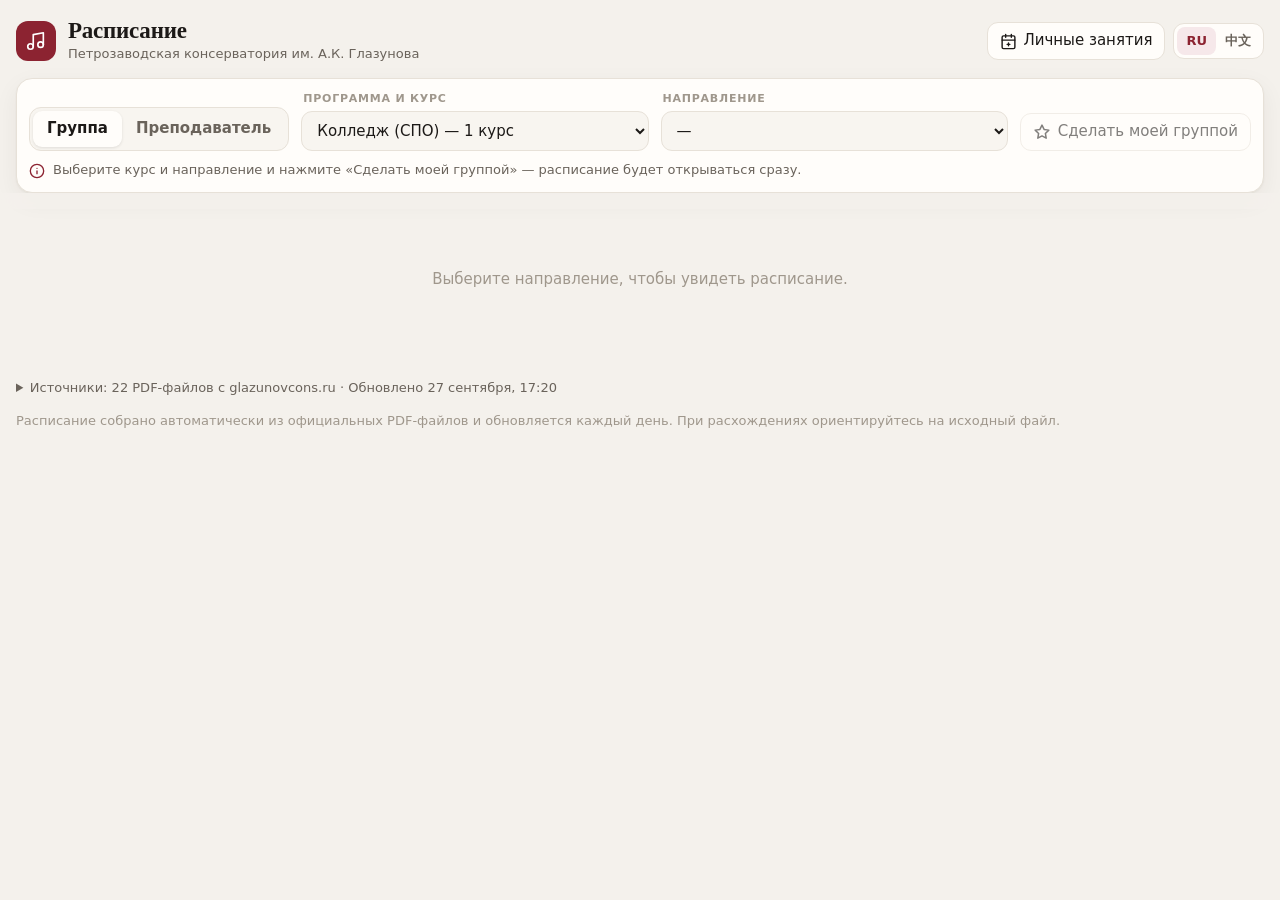
==== site/index.html @ 4de893c4 "Расписание консерватории: сайт, PWA, Android-виджет, ежедневное обновление Co-Authored-By: Claude Op" ====
<!doctype html>
<html lang="ru">
<head>
<meta charset="utf-8">
<meta name="viewport" content="width=device-width, initial-scale=1, viewport-fit=cover">
<title>Расписание консерватории</title>
<meta name="description" content="Расписание занятий Петрозаводской государственной консерватории им. А.К. Глазунова по группам и преподавателям">
<meta name="theme-color" content="#8c2331">
<link rel="manifest" href="manifest.webmanifest">
<link rel="icon" href="icons/favicon.svg" type="image/svg+xml">
<link rel="apple-touch-icon" href="icons/icon-192.png">
<link rel="stylesheet" href="app.css">
</head>
<body>
<div class="app">
  <header class="top">
    <div class="brand">
      <div class="mark" aria-hidden="true">
        <svg viewBox="0 0 24 24" fill="none" stroke="currentColor" stroke-width="1.8" stroke-linecap="round" stroke-linejoin="round"><path d="M9 18V5l11-2v13"/><circle cx="6" cy="18" r="3"/><circle cx="17" cy="16" r="3"/></svg>
      </div>
      <div style="min-width:0">
        <h1 data-t="appTitle">Расписание</h1>
        <p data-t="appSub">Петрозаводская консерватория им. А.К. Глазунова</p>
      </div>
    </div>
    <div class="actions">
      <button class="btn" id="btn-refresh" type="button" hidden>
        <svg viewBox="0 0 24 24" fill="none" stroke="currentColor" stroke-width="2" stroke-linecap="round" stroke-linejoin="round"><path d="M21 12a9 9 0 1 1-2.64-6.36"/><path d="M21 3v6h-6"/></svg>
        <span class="lbl" data-t="refresh">Обновить с сайта</span>
      </button>
      <button class="btn" id="btn-personal" type="button">
        <svg viewBox="0 0 24 24" fill="none" stroke="currentColor" stroke-width="2" stroke-linecap="round" stroke-linejoin="round"><rect x="3" y="4" width="18" height="18" rx="2"/><path d="M16 2v4M8 2v4M3 10h18M12 14v4M10 16h4"/></svg>
        <span class="lbl" data-t="personalLessons">Личные занятия</span>
        <span class="badge" id="personal-count" hidden></span>
      </button>
      <div class="langs" role="group" aria-label="Язык / 语言">
        <button type="button" data-lang="ru" aria-pressed="true">RU</button>
        <button type="button" data-lang="zh" aria-pressed="false">中文</button>
      </div>
    </div>
  </header>

  <section class="controls" id="controls"></section>
  <div id="titlebar"></div>
  <div class="weekbar" id="weekbar"></div>
  <main id="schedule"><div class="loading">…</div></main>
  <footer class="foot" id="foot"></footer>
</div>

<dialog id="dlg-item"></dialog>
<dialog id="dlg-edit"></dialog>
<dialog id="dlg-list"></dialog>
<div class="toast" id="toast" role="status" hidden></div>

<script src="i18n.js"></script>
<script src="app.js"></script>
</body>
</html>
---- site/app.css ----
:root {
  --bg: #f4f1ec;
  --surface: #fffdfa;
  --surface-2: #f8f5f0;
  --text: #1c1917;
  --muted: #6a635b;
  --faint: #9f978c;
  --line: #e7e1d8;
  --line-strong: #d8d0c4;
  --accent: #8c2331;
  --accent-hover: #741c28;
  --accent-ink: #ffffff;
  --accent-soft: #f6e8ea;
  --accent-line: #e6c7cc;
  --personal: #1d6b74;
  --personal-soft: #e2f0f1;
  --personal-line: #b9dadd;
  --now: #1d7a4b;
  --now-soft: #e3f3e9;
  --par: #946510;
  --par-soft: #f7efdb;
  --shadow: 0 1px 2px rgba(45, 32, 20, .05), 0 8px 24px rgba(45, 32, 20, .06);
  --shadow-lg: 0 12px 48px rgba(30, 20, 10, .22);
  --radius: 16px;
  --serif: "Iowan Old Style", "Palatino Linotype", Palatino, Georgia, "Noto Serif", serif;
  --sans: "Segoe UI Variable Text", "Segoe UI", system-ui, -apple-system, Roboto, "PingFang SC", "Microsoft YaHei", "Noto Sans SC", sans-serif;
  color-scheme: light;
}
@media (prefers-color-scheme: dark) {
  :root:not([data-theme="light"]) {
    --bg: #121110; --surface: #1b1a18; --surface-2: #22201e; --text: #eeebe6; --muted: #aaa298; --faint: #7b746b;
    --line: #2d2a27; --line-strong: #3b3733; --accent: #eb97a2; --accent-hover: #f2b0b8; --accent-ink: #1d0c10;
    --accent-soft: #372226; --accent-line: #5a333a; --personal: #74cbd3; --personal-soft: #16302f; --personal-line: #2b5559;
    --now: #74d6a3; --now-soft: #15301f; --par: #e7bf6a; --par-soft: #33291a;
    --shadow: 0 1px 0 rgba(255,255,255,.02); --shadow-lg: 0 12px 48px rgba(0,0,0,.6); color-scheme: dark;
  }
}
:root[data-theme="dark"] {
  --bg: #121110; --surface: #1b1a18; --surface-2: #22201e; --text: #eeebe6; --muted: #aaa298; --faint: #7b746b;
  --line: #2d2a27; --line-strong: #3b3733; --accent: #eb97a2; --accent-hover: #f2b0b8; --accent-ink: #1d0c10;
  --accent-soft: #372226; --accent-line: #5a333a; --personal: #74cbd3; --personal-soft: #16302f; --personal-line: #2b5559;
  --now: #74d6a3; --now-soft: #15301f; --par: #e7bf6a; --par-soft: #33291a;
  --shadow: 0 1px 0 rgba(255,255,255,.02); --shadow-lg: 0 12px 48px rgba(0,0,0,.6); color-scheme: dark;
}
html[lang="zh"] { --serif: "Songti SC", "Noto Serif SC", "SimSun", serif; }

* { box-sizing: border-box; }
html { -webkit-text-size-adjust: 100%; }
body { margin: 0; background: var(--bg); color: var(--text); font: 15px/1.45 var(--sans); -webkit-tap-highlight-color: transparent; }
button, input, select, textarea { font: inherit; color: inherit; }
button { cursor: pointer; }
a { color: var(--accent); }
[hidden] { display: none !important; }
.app { max-width: 1360px; margin: 0 auto; padding: 0 16px 40px; }
.sr { position: absolute; width: 1px; height: 1px; overflow: hidden; clip: rect(0 0 0 0); }

/* ---------- шапка */
.top { display: flex; align-items: center; justify-content: space-between; gap: 12px; padding: 18px 0 14px; }
.brand { display: flex; align-items: center; gap: 12px; min-width: 0; }
.brand .mark { width: 40px; height: 40px; border-radius: 12px; background: var(--accent); color: var(--accent-ink); display: grid; place-items: center; flex: none; }
.brand .mark svg { width: 22px; height: 22px; }
.brand h1 { margin: 0; font: 600 23px/1.1 var(--serif); letter-spacing: -.01em; }
.brand p { margin: 2px 0 0; color: var(--muted); font-size: 13px; white-space: nowrap; overflow: hidden; text-overflow: ellipsis; }
.actions { display: flex; align-items: center; gap: 8px; flex: none; }

.btn { display: inline-flex; align-items: center; justify-content: center; gap: 6px; border: 1px solid var(--line); background: var(--surface); border-radius: 11px; padding: 7px 12px; white-space: nowrap; min-height: 36px; }
.btn:hover { background: var(--surface-2); border-color: var(--line-strong); }
.btn svg { width: 17px; height: 17px; flex: none; }
.btn.primary { background: var(--accent); border-color: var(--accent); color: var(--accent-ink); }
.btn.primary:hover { background: var(--accent-hover); }
.btn.ghost { background: transparent; border-color: transparent; }
.btn.ghost:hover { background: var(--surface); border-color: var(--line); }
.btn.danger { color: #b3261e; }
:root[data-theme="dark"] .btn.danger { color: #ff8a80; }
@media (prefers-color-scheme: dark) { :root:not([data-theme="light"]) .btn.danger { color: #ff8a80; } }
.btn:disabled { opacity: .55; cursor: progress; }
.icon-btn { width: 36px; height: 36px; padding: 0; }
.spin svg { animation: spin 1s linear infinite; }
@keyframes spin { to { transform: rotate(360deg); } }
.badge { background: var(--accent); color: var(--accent-ink); border-radius: 999px; font-size: 11px; font-weight: 700; padding: 0 6px; line-height: 17px; }

.langs { display: inline-flex; background: var(--surface); border: 1px solid var(--line); border-radius: 11px; padding: 3px; }
.langs button { border: 0; background: transparent; padding: 4px 9px; border-radius: 8px; font-size: 13px; font-weight: 600; color: var(--muted); min-height: 28px; }
.langs button[aria-pressed="true"] { background: var(--accent-soft); color: var(--accent); }

/* ---------- панель выбора */
.controls { background: var(--surface); border: 1px solid var(--line); border-radius: var(--radius); box-shadow: var(--shadow); padding: 12px; }
.ctl-body { display: flex; align-items: flex-end; gap: 12px; flex-wrap: wrap; }
.ctl-summary { display: none; }
.seg { display: inline-flex; background: var(--surface-2); border: 1px solid var(--line); border-radius: 12px; padding: 3px; flex: none; }
.seg button { border: 0; background: transparent; padding: 7px 14px; border-radius: 9px; font-weight: 600; color: var(--muted); }
.seg button[aria-pressed="true"] { background: var(--surface); color: var(--text); box-shadow: 0 1px 3px rgba(0,0,0,.1); }
.field { display: flex; flex-direction: column; gap: 4px; min-width: 0; }
.field > span { font-size: 11px; text-transform: uppercase; letter-spacing: .07em; color: var(--faint); font-weight: 700; padding-left: 2px; }
select, input[type="text"], input[type="search"], input[type="date"], input[type="time"], textarea {
  border: 1px solid var(--line); background: var(--surface-2); border-radius: 11px; padding: 8px 11px; min-height: 40px; min-width: 0; width: 100%;
}
textarea { resize: vertical; min-height: 64px; }
select:focus, input:focus, textarea:focus, button:focus-visible, a:focus-visible { outline: 2px solid var(--accent); outline-offset: 1px; }
.f-program { flex: 1 1 260px; max-width: 360px; }
.f-group { flex: 1 1 260px; max-width: 420px; }
.f-teacher { flex: 1 1 320px; max-width: 460px; }
.star { gap: 7px; }
.star svg { width: 18px; height: 18px; }
.star[aria-pressed="true"] { background: var(--accent-soft); border-color: var(--accent-line); color: var(--accent); }
.star[aria-pressed="true"] svg { fill: currentColor; }
.hint { margin-top: 10px; font-size: 13px; color: var(--muted); display: flex; gap: 8px; align-items: flex-start; }
.hint svg { width: 16px; height: 16px; flex: none; margin-top: 2px; color: var(--accent); }

/* автодополнение */
.ac { position: relative; }
.ac-list { position: absolute; z-index: 30; left: 0; right: 0; top: calc(100% + 4px); margin: 0; padding: 4px; list-style: none; background: var(--surface); border: 1px solid var(--line-strong); border-radius: 12px; box-shadow: var(--shadow-lg); max-height: 320px; overflow: auto; }
.ac-list li { padding: 8px 10px; border-radius: 8px; cursor: pointer; display: flex; justify-content: space-between; gap: 10px; }
.ac-list li .n { color: var(--faint); font-size: 12px; font-variant-numeric: tabular-nums; }
.ac-list li[aria-selected="true"], .ac-list li:hover { background: var(--accent-soft); }
.ac-list li mark { background: none; color: var(--accent); font-weight: 700; }
.ac-list .empty { color: var(--faint); cursor: default; }
.ac-list .empty:hover { background: none; }

/* ---------- заголовок расписания */
.titlebar { display: flex; justify-content: space-between; align-items: flex-end; gap: 16px; margin: 22px 0 10px; flex-wrap: wrap; }
.titlebar h2 { margin: 0; font: 600 26px/1.15 var(--serif); letter-spacing: -.01em; }
.titlebar .meta { color: var(--muted); font-size: 14px; margin-top: 4px; }
.titlebar .meta a { white-space: nowrap; }
.indiv { margin: 0 0 12px; background: var(--surface); border: 1px dashed var(--line-strong); border-radius: 12px; padding: 9px 13px; font-size: 14px; color: var(--muted); }
.indiv summary { cursor: pointer; color: var(--text); font-weight: 600; }
.indiv[open] summary { margin-bottom: 4px; }

/* ---------- переключатель недели */
.weekbar { position: sticky; top: 0; z-index: 20; margin: 0 -16px; padding: 8px 16px; background: color-mix(in srgb, var(--bg) 88%, transparent); backdrop-filter: blur(10px); -webkit-backdrop-filter: blur(10px); }
.wb-main { display: flex; align-items: center; gap: 8px; }
.wb-range { display: flex; flex-direction: column; min-width: 0; padding: 0 4px; }
.wb-range b { font-weight: 650; font-size: 16px; white-space: nowrap; }
.wb-range span { color: var(--faint); font-size: 12.5px; }
.wb-spacer { flex: 1; }
.strip { display: none; }

/* ---------- сетка недели (ПК) */
.wk { display: grid; grid-template-columns: 66px repeat(var(--cols), minmax(0, 1fr)); background: var(--surface); border: 1px solid var(--line); border-radius: var(--radius); box-shadow: var(--shadow); overflow: clip; margin-top: 6px; }
.wk .dh { grid-row: 1; padding: 10px 10px 9px; border-bottom: 1px solid var(--line-strong); border-left: 1px solid var(--line); display: flex; align-items: baseline; justify-content: space-between; gap: 6px; background: var(--surface); position: sticky; top: 56px; z-index: 5; }
.wk .dh .dn { font: 600 15px/1.2 var(--serif); }
.wk .dh .dd { color: var(--faint); font-size: 12.5px; white-space: nowrap; }
.wk .dh.today { background: var(--accent-soft); }
.wk .dh.today .dn, .wk .dh.today .dd { color: var(--accent); font-weight: 650; }
.wk .dh .add { position: absolute; right: 6px; top: 50%; transform: translateY(-50%); opacity: 0; width: 26px; height: 26px; border-radius: 8px; border: 1px solid var(--line); background: var(--surface); display: grid; place-items: center; padding: 0; }
.wk .dh:hover .add, .wk .dh .add:focus-visible { opacity: 1; }
.wk .dh:hover .dd { visibility: hidden; }
.wk .dh .add svg { width: 14px; height: 14px; }
.wk .corner { grid-row: 1; grid-column: 1; border-bottom: 1px solid var(--line-strong); position: sticky; top: 56px; z-index: 5; background: var(--surface); }
.wk .rl { grid-column: 1; padding: 9px 8px 0 12px; font-variant-numeric: tabular-nums; border-top: 1px solid var(--line); }
.wk .rl b { display: block; font-size: 13.5px; font-weight: 650; }
.wk .rl span { display: block; font-size: 12px; color: var(--faint); }
.wk .bg { border-top: 1px solid var(--line); border-left: 1px solid var(--line); }
.wk .bg.today { background: color-mix(in srgb, var(--accent-soft) 45%, transparent); }
.wk .slot { padding: 5px; display: flex; flex-direction: column; gap: 5px; z-index: 1; min-width: 0; }
.wk .empty-week { grid-column: 1 / -1; padding: 40px 16px; text-align: center; color: var(--faint); }

.card { display: flex; flex-direction: column; gap: 2px; text-align: left; width: 100%; border: 1px solid var(--line); border-left: 3px solid var(--accent); background: var(--surface-2); border-radius: 10px; padding: 7px 9px 8px; min-width: 0; flex: 1 0 auto; }
.card:hover { border-color: var(--accent-line); border-left-color: var(--accent); background: var(--surface); }
.card .c-time { font-size: 12px; color: var(--muted); font-variant-numeric: tabular-nums; font-weight: 600; }
.card .c-title { font-weight: 650; font-size: 13.5px; line-height: 1.25; }
.card .c-meta, .card .c-groups { font-size: 12.5px; color: var(--muted); line-height: 1.3; }
.card .c-groups { display: -webkit-box; -webkit-line-clamp: 3; -webkit-box-orient: vertical; overflow: hidden; }
.card.k-personal { border-left-color: var(--personal); background: var(--personal-soft); border-color: var(--personal-line); }
.card.now { border-color: var(--now); border-left-color: var(--now); box-shadow: 0 0 0 1px var(--now); }
.card .tags { display: flex; gap: 4px; flex-wrap: wrap; margin-top: 3px; }

.tag { font-size: 11px; font-weight: 700; border-radius: 6px; padding: 1px 6px; line-height: 16px; letter-spacing: .01em; }
.tag.now { background: var(--now); color: var(--bg); }
.tag.par { background: var(--par-soft); color: var(--par); }
.tag.personal { background: var(--personal); color: var(--bg); }

/* ---------- лента (телефон) */
.feed { display: flex; flex-direction: column; gap: 18px; margin-top: 8px; }
.fday { scroll-margin-top: 142px; }
.fday > header { display: flex; align-items: baseline; justify-content: space-between; gap: 10px; padding: 0 4px 8px; }
.fday h3 { margin: 0; font: 600 19px/1.2 var(--serif); }
.fday h3 small { font: 500 13.5px var(--sans); color: var(--faint); margin-left: 6px; }
.fday.today h3, .fday.today h3 small { color: var(--accent); }
.fday .add { border: 0; background: none; color: var(--faint); padding: 4px; display: grid; place-items: center; border-radius: 8px; }
.fday .add svg { width: 18px; height: 18px; }
.fnone { margin: 0; padding: 12px 14px; border-radius: 14px; border: 1px dashed var(--line-strong); color: var(--faint); font-size: 14px; }
.tl { list-style: none; margin: 0; padding: 0; background: var(--surface); border: 1px solid var(--line); border-radius: var(--radius); box-shadow: var(--shadow); overflow: hidden; }
.ev { display: grid; grid-template-columns: 58px 14px minmax(0, 1fr); gap: 0 8px; padding: 12px 14px 12px 12px; border-top: 1px solid var(--line); position: relative; cursor: pointer; }
.ev:first-child { border-top: 0; }
.ev:active { background: var(--surface-2); }
.ev-time { font-variant-numeric: tabular-nums; text-align: right; line-height: 1.3; }
.ev-time b { display: block; font-size: 15px; font-weight: 700; }
.ev-time span { display: block; font-size: 12.5px; color: var(--faint); }
.ev-rail { position: relative; }
.ev-rail::before { content: ""; position: absolute; left: 50%; top: 6px; width: 10px; height: 10px; margin-left: -5px; border-radius: 50%; background: var(--surface); border: 2.5px solid var(--accent); }
.ev-rail::after { content: ""; position: absolute; left: 50%; top: 20px; bottom: -14px; width: 2px; margin-left: -1px; background: var(--line); }
.ev:last-child .ev-rail::after { display: none; }
.ev.k-personal .ev-rail::before { border-color: var(--personal); }
.ev.k-personal { background: linear-gradient(90deg, var(--personal-soft), transparent 70%); }
.ev.now { background: var(--now-soft); }
.ev.now .ev-rail::before { background: var(--now); border-color: var(--now); box-shadow: 0 0 0 4px color-mix(in srgb, var(--now) 25%, transparent); }
.ev-title { font-weight: 650; font-size: 15.5px; line-height: 1.3; }
.ev-meta { margin-top: 3px; display: flex; flex-wrap: wrap; gap: 3px 10px; font-size: 13.5px; color: var(--muted); }
.ev-meta .ico { display: inline-flex; align-items: center; gap: 4px; }
.ev-meta svg { width: 13px; height: 13px; opacity: .7; flex: none; }
.ev-groups { margin-top: 4px; font-size: 13px; color: var(--muted); }
.ev .tags { display: flex; gap: 5px; margin-top: 6px; flex-wrap: wrap; }
.ev .alt { display: block; font-size: 11.5px; color: var(--faint); margin-top: 2px; }

/* ---------- подвал */
.foot { margin-top: 28px; display: grid; gap: 14px; color: var(--faint); font-size: 13px; }
.foot details summary { cursor: pointer; color: var(--muted); }
.foot ul { padding-left: 18px; margin: 8px 0 0; columns: 2; column-gap: 32px; }
.foot li { margin: 2px 0; break-inside: avoid; }
.foot p { margin: 0; }
.appcard { display: flex; align-items: center; gap: 14px; background: var(--surface); border: 1px solid var(--line); border-radius: var(--radius); padding: 14px; color: var(--text); box-shadow: var(--shadow); }
.appcard .ph { width: 44px; height: 44px; border-radius: 12px; background: var(--accent-soft); color: var(--accent); display: grid; place-items: center; flex: none; }
.appcard .ph svg { width: 24px; height: 24px; }
.appcard b { display: block; }
.appcard span { color: var(--muted); font-size: 13.5px; }
.appcard .grow { flex: 1; min-width: 0; }

/* ---------- диалоги */
dialog { border: 0; padding: 0; border-radius: 20px; background: var(--surface); color: var(--text); box-shadow: var(--shadow-lg); width: min(520px, calc(100% - 24px)); max-height: calc(100% - 24px); }
dialog::backdrop { background: rgba(20, 14, 10, .45); backdrop-filter: blur(2px); }
.dlg { display: flex; flex-direction: column; max-height: calc(100vh - 24px); }
.dlg-head { display: flex; align-items: flex-start; justify-content: space-between; gap: 12px; padding: 18px 18px 8px; }
.dlg-head h3 { margin: 0; font: 600 20px/1.25 var(--serif); }
.dlg-head .orig { display: block; font: 13px var(--sans); color: var(--faint); margin-top: 3px; }
.dlg-body { padding: 6px 18px 12px; overflow: auto; }
.dlg-foot { display: flex; gap: 8px; justify-content: flex-end; flex-wrap: wrap; padding: 12px 18px 18px; border-top: 1px solid var(--line); }
.dlg-foot .left { margin-right: auto; display: flex; gap: 8px; flex-wrap: wrap; }
.kv { display: grid; grid-template-columns: 110px minmax(0, 1fr); gap: 8px 12px; margin: 6px 0; font-size: 14.5px; }
.kv dt { color: var(--faint); }
.kv dd { margin: 0; }
.link { background: none; border: 0; padding: 0; color: var(--accent); text-align: left; }
.link:hover { text-decoration: underline; }
.raw { font-size: 12.5px; color: var(--faint); margin-top: 10px; border-top: 1px dashed var(--line); padding-top: 8px; }
.gl-src { font-weight: 600; color: var(--text); }
.form { display: grid; gap: 12px; grid-template-columns: 1fr 1fr; }
.form .full { grid-column: 1 / -1; }
.form .err { grid-column: 1 / -1; color: #b3261e; font-size: 13.5px; }
.plist { list-style: none; margin: 0; padding: 0; display: grid; gap: 8px; }
.plist li button { width: 100%; text-align: left; display: flex; flex-direction: column; gap: 2px; border: 1px solid var(--personal-line); border-left: 3px solid var(--personal); background: var(--personal-soft); border-radius: 12px; padding: 10px 12px; }
.plist li b { font-weight: 650; }
.plist li span { color: var(--muted); font-size: 13.5px; }
.note-muted { color: var(--muted); font-size: 13.5px; margin: 0 0 12px; }

.toast { position: fixed; left: 50%; bottom: 20px; transform: translateX(-50%); z-index: 100; background: var(--text); color: var(--bg); padding: 10px 16px; border-radius: 12px; font-size: 14px; box-shadow: var(--shadow-lg); max-width: calc(100% - 32px); }
.loading { padding: 60px 0; text-align: center; color: var(--faint); }

/* ---------- адаптив */
@media (max-width: 1023px) {
  .brand p { max-width: 58vw; }
  .ctl-summary { display: flex; align-items: center; gap: 10px; }
  .ctl-summary .sum { flex: 1; min-width: 0; }
  .ctl-summary .sum b { display: block; font-weight: 650; white-space: nowrap; overflow: hidden; text-overflow: ellipsis; }
  .ctl-summary .sum span { display: block; color: var(--muted); font-size: 13px; white-space: nowrap; overflow: hidden; text-overflow: ellipsis; }
  .ctl-summary .sum svg { width: 14px; height: 14px; vertical-align: -2px; color: var(--accent); fill: currentColor; }
  .controls:not(.open) .ctl-body, .controls:not(.open) .hint { display: none; }
  .controls.open .ctl-summary { margin-bottom: 12px; padding-bottom: 12px; border-bottom: 1px solid var(--line); }
  .ctl-body { flex-direction: column; align-items: stretch; }
  .f-program, .f-group, .f-teacher { max-width: none; flex: none; }
  .seg { align-self: flex-start; }
  .titlebar { display: none; }
  .strip { display: flex; gap: 4px; margin-top: 8px; overflow-x: auto; scrollbar-width: none; }
  .strip::-webkit-scrollbar { display: none; }
  .strip a { flex: 1 0 44px; display: flex; flex-direction: column; align-items: center; gap: 1px; padding: 5px 0 6px; border-radius: 12px; text-decoration: none; color: var(--muted); font-size: 12px; background: var(--surface); border: 1px solid var(--line); position: relative; }
  .strip a b { font-size: 16px; color: var(--text); font-weight: 650; font-variant-numeric: tabular-nums; }
  .strip a.today { background: var(--accent); border-color: var(--accent); color: var(--accent-ink); }
  .strip a.today b { color: var(--accent-ink); }
  .strip a.has::after { content: ""; position: absolute; bottom: 3px; width: 4px; height: 4px; border-radius: 50%; background: var(--accent); }
  .strip a.today.has::after { background: var(--accent-ink); }
  .strip a.none { opacity: .55; }
  .wb-range b { font-size: 15px; }
  .foot ul { columns: 1; }
  .hide-m { display: none !important; }
}
@media (max-width: 520px) {
  .top { padding-top: 14px; }
  .brand h1 { font-size: 20px; }
  .brand .mark { width: 36px; height: 36px; }
  .actions .btn .lbl { display: none; }
  .actions .btn { padding: 0; width: 36px; }
  .kv { grid-template-columns: 1fr; gap: 2px; }
  .kv dd { margin-bottom: 8px; }
  .form { grid-template-columns: 1fr; }
  dialog { width: 100%; max-width: none; margin: auto 0 0; border-radius: 20px 20px 0 0; max-height: 92vh; }
  .dlg { max-height: 92vh; }
  .dlg-foot { padding-bottom: max(18px, env(safe-area-inset-bottom)); }
  .dlg-foot .left { width: 100%; }
  .dlg-foot .left .btn { flex: 1; }
  .dlg-foot > .btn { flex: 1; }
}
@media (min-width: 1024px) { .hide-d { display: none !important; } }

@media print {
  body { background: #fff; }
  .top .actions, .controls, .weekbar .wb-main button, .foot, .toast, .wk .add { display: none !important; }
  .weekbar { position: static; }
  .wk { box-shadow: none; }
}
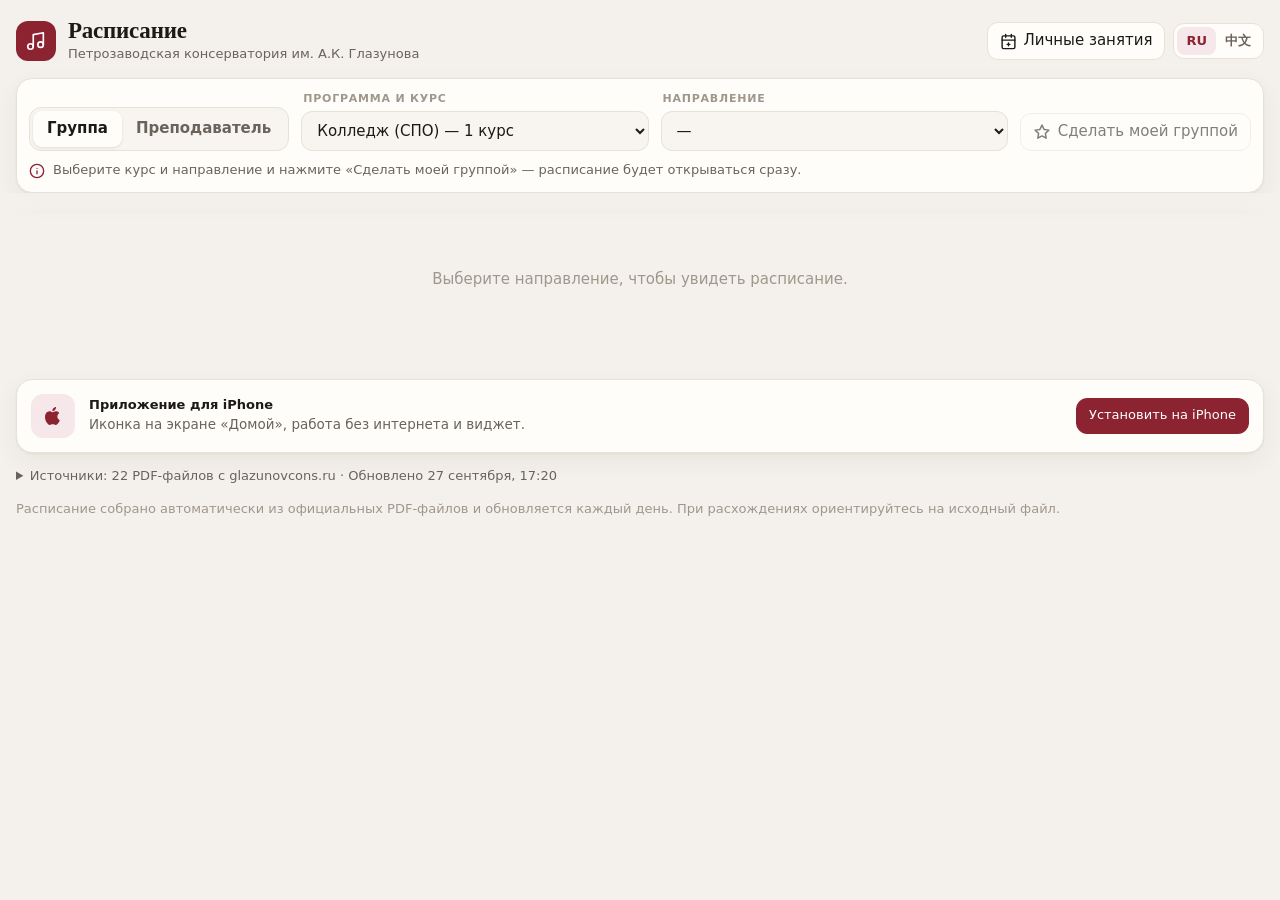
==== commit f8ec3edf: "iPhone: установка на экран «Домой» и виджет через Scriptable; контрастный Android-виджет - кнопка «У" ====
--- a/site/index.html
+++ b/site/index.html
@@ -8,7 +8,11 @@
 <meta name="theme-color" content="#8c2331">
 <link rel="manifest" href="manifest.webmanifest">
 <link rel="icon" href="icons/favicon.svg" type="image/svg+xml">
-<link rel="apple-touch-icon" href="icons/icon-192.png">
+<link rel="apple-touch-icon" href="icons/apple-touch-icon.png">
+<meta name="apple-mobile-web-app-capable" content="yes">
+<meta name="mobile-web-app-capable" content="yes">
+<meta name="apple-mobile-web-app-title" content="Расписание">
+<meta name="apple-mobile-web-app-status-bar-style" content="default">
 <link rel="stylesheet" href="app.css">
 </head>
 <body>
@@ -40,6 +44,7 @@
     </div>
   </header>
 
+  <div id="banner"></div>
   <section class="controls" id="controls"></section>
   <div id="titlebar"></div>
   <div class="weekbar" id="weekbar"></div>
--- a/site/app.css
+++ b/site/app.css
@@ -209,7 +209,24 @@
 .foot ul { padding-left: 18px; margin: 8px 0 0; columns: 2; column-gap: 32px; }
 .foot li { margin: 2px 0; break-inside: avoid; }
 .foot p { margin: 0; }
+.apps { display: grid; gap: 12px; grid-template-columns: repeat(auto-fit, minmax(300px, 1fr)); }
 .appcard { display: flex; align-items: center; gap: 14px; background: var(--surface); border: 1px solid var(--line); border-radius: var(--radius); padding: 14px; color: var(--text); box-shadow: var(--shadow); }
+.appcard .ac-btns { display: flex; gap: 8px; flex-wrap: wrap; justify-content: flex-end; }
+.banner { display: flex; align-items: center; gap: 12px; margin-bottom: 12px; background: var(--accent-soft); border: 1px solid var(--accent-line); border-radius: var(--radius); padding: 10px 10px 10px 12px; }
+.banner .ph { width: 38px; height: 38px; border-radius: 11px; background: var(--accent); color: var(--accent-ink); display: grid; place-items: center; flex: none; }
+.banner .ph svg { width: 20px; height: 20px; }
+.banner .grow { flex: 1; min-width: 0; }
+.banner b { display: block; font-weight: 650; }
+.banner span { display: block; color: var(--muted); font-size: 13px; }
+.dlg-body h4 { margin: 14px 0 6px; font-size: 15px; font-weight: 650; }
+.dlg-body h4:first-child { margin-top: 2px; }
+.steps { margin: 0 0 8px; padding-left: 22px; display: grid; gap: 6px; font-size: 14.5px; }
+.steps li::marker { color: var(--accent); font-weight: 700; }
+.ios-ico { display: inline-grid; place-items: center; width: 22px; height: 22px; border-radius: 6px; background: var(--surface-2); border: 1px solid var(--line); vertical-align: -5px; color: #1a73e8; }
+.ios-ico svg { width: 15px; height: 15px; }
+.url { word-break: break-all; color: var(--text); }
+.warn { background: var(--par-soft); color: var(--par); border-radius: 10px; padding: 8px 12px; font-size: 14px; margin: 6px 0; }
+textarea.code { margin-top: 10px; font: 11.5px/1.35 ui-monospace, Consolas, monospace; min-height: 160px; white-space: pre; }
 .appcard .ph { width: 44px; height: 44px; border-radius: 12px; background: var(--accent-soft); color: var(--accent); display: grid; place-items: center; flex: none; }
 .appcard .ph svg { width: 24px; height: 24px; }
 .appcard b { display: block; }
@@ -287,6 +304,10 @@
   .dlg-foot .left { width: 100%; }
   .dlg-foot .left .btn { flex: 1; }
   .dlg-foot > .btn { flex: 1; }
+  .appcard { flex-wrap: wrap; }
+  .appcard .grow { flex: 1 1 200px; }
+  .appcard .ac-btns { width: 100%; }
+  .appcard .ac-btns .btn { flex: 1; }
 }
 @media (min-width: 1024px) { .hide-d { display: none !important; } }
 
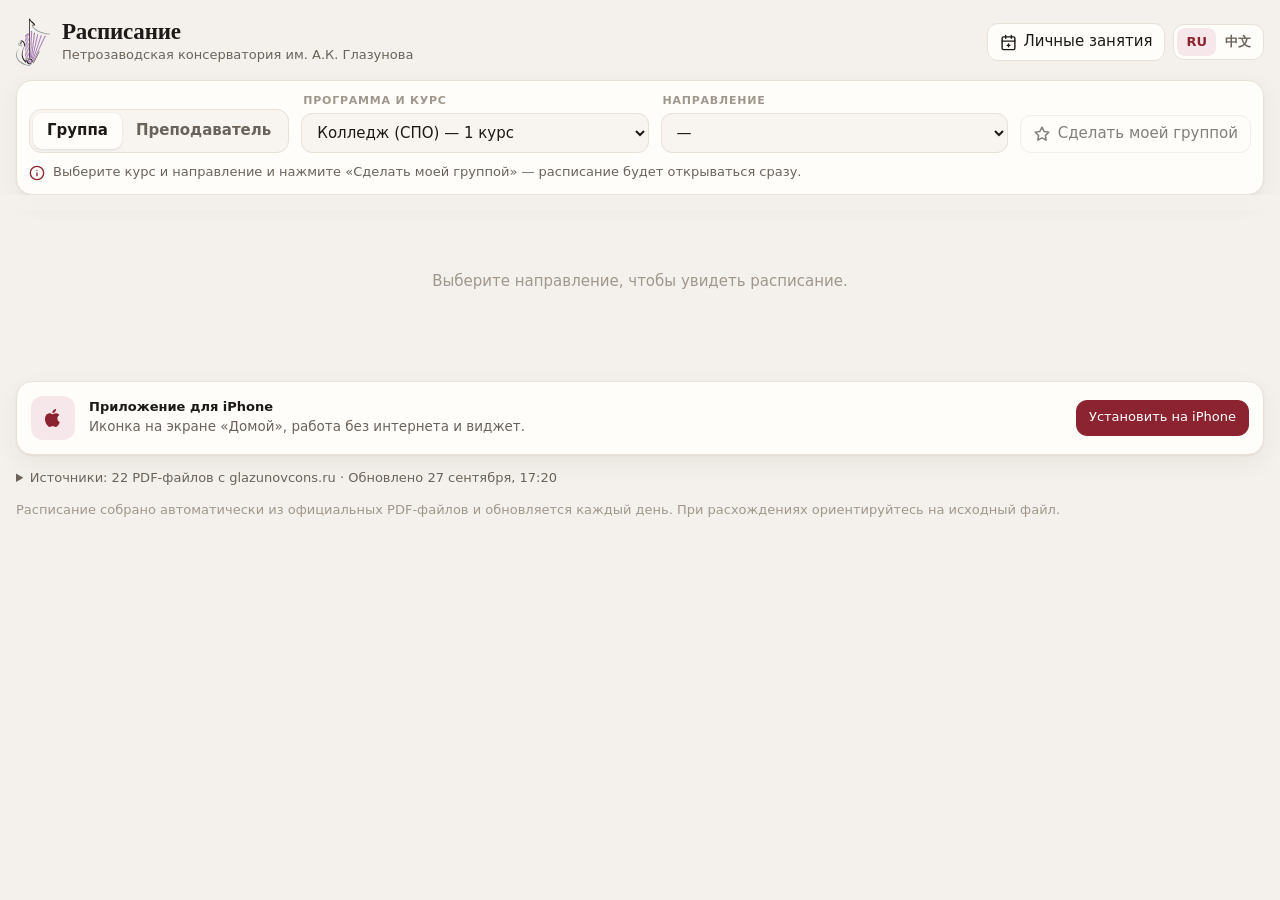
==== commit 0a4bc3b3: "Логотип как у Петрозаводской консерватории Вместо ноты на бордовой плитке — знак консерватории (арфа" ====
--- a/site/index.html
+++ b/site/index.html
@@ -20,7 +20,7 @@
   <header class="top">
     <div class="brand">
       <div class="mark" aria-hidden="true">
-        <svg viewBox="0 0 24 24" fill="none" stroke="currentColor" stroke-width="1.8" stroke-linecap="round" stroke-linejoin="round"><path d="M9 18V5l11-2v13"/><circle cx="6" cy="18" r="3"/><circle cx="17" cy="16" r="3"/></svg>
+        <svg class="emblem" viewBox="0.7 0 56 78"><path class="v" fill-rule="evenodd" d="M25.37 21.71L26.05 20.78L27.35 21.93L25.21 65.1L24.51 65.64L24.18 65.1L25.37 21.71ZM25.92 22.55L26.21 22.15L26.6 22.55L24.69 64.75L25.92 22.55Z"/><path class="v" fill-rule="evenodd" d="M30.18 24.66L31.01 23.97L32.14 24.66L26.68 65.55L25.99 66.09L25.65 65.55L30.18 24.66ZM30.75 25.36L31.01 25.11L31.4 25.36L26.19 65.22L30.75 25.36Z"/><path class="v" fill-rule="evenodd" d="M35.48 26.94L36.37 26.2L37.33 26.81L28.05 66.77L27.37 67.21L27.11 66.72L35.48 26.94ZM36.04 27.28L36.26 27.16L36.57 27.42L27.74 66.05L36.04 27.28Z"/><path class="v" fill-rule="evenodd" d="M41.41 28.58L42.24 27.82L43.3 28.23L29.22 68.43L28.54 68.86L28.28 68.37L41.41 28.58ZM41.97 28.92L42.24 28.75L42.55 28.92L28.9 67.94L41.97 28.92Z"/><path class="v" fill-rule="evenodd" d="M47.67 29.32L48.58 28.68L49.74 28.99L29.65 70.79L28.88 71.23V70.35L47.67 29.32ZM48.12 29.7L48.33 29.54L48.84 29.7L29.37 70.35L48.12 29.7Z"/><path class="v" fill-rule="evenodd" d="M17.34 29.28C17.34 29.28 17.68 29.66 17.65 30.52C17.61 31.35 17.37 31.94 17.12 32.54C16.86 33.18 16.6 33.83 16.6 34.78C16.6 35.68 16.9 36.17 17.21 36.65C17.52 37.14 17.83 37.63 17.83 38.55C17.83 39.7 17.47 40.25 17.12 40.77C16.8 41.25 16.5 41.72 16.5 42.61C16.5 43.63 16.88 44.33 17.22 44.96C17.5 45.48 17.75 45.96 17.75 46.52C17.75 47.74 17.51 48.29 17.3 48.78C17.14 49.17 16.99 49.51 16.99 50.1C16.99 51.17 17.2 51.63 17.4 52.09C17.6 52.55 17.8 53.02 17.8 54.08C17.8 55.35 17.47 55.98 17.14 56.59C16.83 57.19 16.51 57.78 16.51 58.92C16.51 59.91 16.85 60.51 17.18 61.09C17.5 61.65 17.81 62.2 17.81 63.08C17.81 64.1 17.49 64.69 17.18 65.27C16.88 65.82 16.59 66.35 16.59 67.23C16.59 68.77 17.11 69.6 17.41 69.95L17.08 71.09C16.36 70.49 15.92 69.33 15.92 68.07C15.92 66.58 16.27 65.87 16.58 65.25C16.82 64.77 17.03 64.34 17.03 63.65C17.03 63.06 16.81 62.65 16.56 62.19C16.22 61.57 15.83 60.85 15.83 59.46C15.83 58.14 16.21 57.39 16.54 56.71C16.83 56.15 17.08 55.63 17.08 54.87C17.08 54.06 16.89 53.56 16.68 53.05C16.47 52.5 16.24 51.93 16.24 50.94C16.24 49.93 16.45 49.42 16.64 48.93C16.82 48.49 16.99 48.06 16.99 47.29C16.99 46.53 16.73 46.05 16.45 45.55C16.14 44.98 15.82 44.39 15.82 43.34C15.82 42.28 16.18 41.63 16.51 41.03C16.81 40.5 17.08 40 17.08 39.3C17.08 38.51 16.75 37.9 16.42 37.3C16.11 36.73 15.81 36.18 15.79 35.5C15.76 34.71 16.04 33.99 16.32 33.26C16.53 32.7 16.74 32.15 16.83 31.55C16.98 30.44 16.73 29.86 16.55 29.7C15.39 29.7 15.47 28.67 15.64 28.21L16.55 27.36C17.59 27.1 18.07 27.97 17.76 28.8L17.34 29.28ZM16.29 27.97C16.27 28.3 16.4 28.95 17.09 28.97C17.16 28.58 17.12 27.85 16.29 27.97Z"/><path class="v" fill-rule="evenodd" d="M19.25 27.64C19.25 27.64 19.6 28.01 19.56 28.87C19.53 29.7 19.28 30.29 19.04 30.89C18.78 31.54 18.51 32.18 18.51 33.13C18.51 34.03 18.82 34.52 19.12 35C19.43 35.49 19.74 35.99 19.74 36.91C19.74 38.05 19.38 38.6 19.04 39.12C18.72 39.61 18.42 40.07 18.42 40.96C18.42 41.98 18.79 42.68 19.13 43.32C19.41 43.84 19.67 44.31 19.67 44.87C19.67 46.09 19.43 46.65 19.22 47.14C19.06 47.52 18.91 47.87 18.91 48.46C18.91 49.52 19.11 49.98 19.32 50.44C19.52 50.91 19.72 51.37 19.72 52.43C19.72 53.7 19.39 54.33 19.06 54.94C18.74 55.54 18.43 56.13 18.43 57.27C18.43 58.26 18.77 58.86 19.1 59.44C19.42 60 19.73 60.55 19.73 61.44C19.73 62.45 19.41 63.05 19.1 63.62C18.8 64.17 18.51 64.71 18.51 65.58C18.51 66.43 18.67 67.06 18.86 67.52C18.84 67.55 18.8 67.6 18.76 67.66C18.61 67.86 18.38 68.18 18.26 68.44C17.99 67.87 17.84 67.16 17.84 66.42C17.84 64.93 18.19 64.22 18.5 63.6C18.73 63.12 18.94 62.7 18.94 62C18.94 61.41 18.72 61 18.47 60.54C18.14 59.92 17.75 59.2 17.75 57.81C17.75 56.49 18.12 55.74 18.46 55.06C18.74 54.5 19 53.98 19 53.22C19 52.41 18.8 51.91 18.6 51.4C18.38 50.85 18.16 50.28 18.16 49.29C18.16 48.29 18.36 47.77 18.56 47.29C18.74 46.84 18.91 46.41 18.91 45.65C18.91 44.89 18.65 44.4 18.37 43.9C18.06 43.33 17.73 42.74 17.73 41.7C17.73 40.64 18.09 39.99 18.43 39.38C18.72 38.85 19 38.35 19 37.65C19 36.87 18.66 36.25 18.33 35.65C18.03 35.09 17.72 34.53 17.7 33.86C17.68 33.06 17.95 32.34 18.23 31.61C18.44 31.05 18.66 30.5 18.74 29.9C18.9 28.79 18.65 28.21 18.47 28.05C17.31 28.05 17.38 27.02 17.56 26.56L18.47 25.71C19.5 25.45 19.98 26.32 19.67 27.15L19.25 27.64ZM18.2 26.33C18.19 26.65 18.32 27.31 19 27.32C19.08 26.94 19.03 26.2 18.2 26.33Z"/><path class="v" fill-rule="evenodd" d="M21.01 26.06C21.01 26.06 21.31 26.43 21.28 27.28C21.25 28.1 21.04 28.69 20.83 29.28C20.6 29.92 20.37 30.57 20.37 31.5C20.37 32.4 20.63 32.88 20.9 33.36C21.17 33.85 21.44 34.33 21.44 35.25C21.44 36.38 21.12 36.92 20.83 37.44C20.55 37.92 20.28 38.38 20.28 39.27C20.28 40.28 20.61 40.97 20.91 41.6C21.15 42.12 21.37 42.58 21.37 43.14C21.37 44.35 21.17 44.9 20.98 45.39C20.84 45.77 20.71 46.11 20.71 46.7C20.71 47.75 20.89 48.21 21.07 48.67C21.24 49.13 21.42 49.58 21.42 50.64C21.42 51.89 21.13 52.52 20.84 53.13C20.57 53.72 20.3 54.3 20.3 55.43C20.3 56.42 20.59 57.01 20.88 57.59C21.16 58.14 21.43 58.69 21.43 59.56C21.43 60.57 21.15 61.16 20.88 61.73C20.62 62.27 20.36 62.8 20.36 63.67C20.36 64.51 20.58 65.3 20.74 65.75C20.57 65.84 20.29 66.01 20.06 66.19C19.82 65.61 19.79 65.24 19.79 64.5C19.79 63.02 20.09 62.32 20.36 61.71C20.56 61.23 20.74 60.81 20.74 60.12C20.74 59.54 20.55 59.13 20.34 58.67C20.05 58.06 19.71 57.35 19.71 55.97C19.71 54.66 20.03 53.92 20.32 53.25C20.57 52.69 20.79 52.18 20.79 51.42C20.79 50.62 20.62 50.12 20.45 49.61C20.26 49.07 20.06 48.5 20.06 47.52C20.06 46.53 20.24 46.02 20.41 45.53C20.57 45.09 20.71 44.67 20.71 43.91C20.71 43.16 20.49 42.68 20.24 42.18C19.98 41.62 19.69 41.03 19.69 39.99C19.69 38.94 20.01 38.3 20.3 37.7C20.55 37.17 20.79 36.68 20.79 35.98C20.79 35.21 20.5 34.6 20.21 34C19.95 33.44 19.68 32.89 19.67 32.22C19.64 31.43 19.88 30.72 20.13 29.99C20.31 29.45 20.49 28.89 20.57 28.3C20.71 27.2 20.49 26.62 20.33 26.47C19.32 26.47 19.39 25.44 19.54 24.99L20.33 24.15C21.23 23.89 21.65 24.76 21.38 25.57L21.01 26.06ZM20.1 24.76C20.09 25.08 20.2 25.73 20.79 25.74C20.86 25.36 20.82 24.64 20.1 24.76Z"/><path class="g" d="M6.41 43.56C5.05 42.55 5.09 40.51 5.53 39.49C5.58 39.38 5.53 39.3 5.36 39.49C4.1 40.87 3.65 43.67 5.47 44.94C7.02 46.02 9.22 45.06 10.12 44.48C9.96 45.1 9.3 46.26 8.65 47.1C8.52 47.26 8.49 47.35 8.72 47.22C10.41 46.24 11.3 44.17 11.44 43.08C10.19 43.94 8.1 44.81 6.41 43.56Z"/><path class="g" d="M2 59.47C1.9 55.38 4.59 51.38 6 49.84C6.25 49.57 6.15 49.52 5.84 49.78C2.43 52.62 1.14 56.73 0.78 59.31C0.53 61.16 0.85 65.72 4.24 69.7C7.62 73.67 11.69 75.6 15.79 76.92C19.42 78.09 23 78.1 24.39 77.91C25.79 77.15 26.91 76.4 27.93 75.39C27.99 75.33 28.06 75.21 27.89 75.3C26.49 76.09 25.54 76.73 22.84 76.73C17.09 76.73 12.39 73.88 8.74 71.46C5.2 69.11 2.16 65.19 2 59.47Z"/><path class="v" fill-rule="evenodd" d="M19.69 70.23L20.7 71.18L19.57 72.44L19.8 72.8L21.52 72.75V74.89L21.95 75.06L23.31 73.75L24.56 74.89L25.39 74.36V72.75H27.06L27.49 71.63L26.23 70.66L27.43 69.38L27.28 69.17H25.39V66.97L24.74 67.28L23.79 68.31L22.61 66.97L21.81 67.49V69.25H20.02L19.69 70.23ZM20.88 69.88L21.73 70.73L20.41 72.21L22.3 72.11V73.99L23.7 72.77L24.79 73.56L24.74 72.7L25.25 72.11H26.23L25.4 71.46V71.05L26.48 69.88H24.79L24.68 69.82V67.95L23.43 69.18L22.3 68.24V69.34L21.81 69.88H20.88Z"/><path class="v" d="M23.42 69.9L22.3 71.08L23.54 72.3L24.71 71L23.42 69.9Z"/><path class="g" d="M56.72 25.5C45.02 24.91 33.8 19.28 29.15 14.15C28.04 14.15 27.14 13.43 26.8 13.18C26.66 13.08 26.6 13.12 26.65 13.21C29.95 19.35 42.42 26.29 55.56 26.62L56.72 25.5Z"/><path class="k" d="M23.52 0L22.28 1.21L22.49 64.86C19 65.72 17.48 68.69 16.97 70.68C14.76 68.86 12.02 65.52 11.38 59.95C10.88 55.6 13 50.53 14.3 47.42C14.67 46.54 14.97 45.82 15.13 45.31C15.85 43.01 15.38 38.31 11.85 36.81C9.28 35.72 7.23 37.2 6.34 38.3C6.22 38.44 6.29 38.46 6.38 38.4C9.21 36.54 14.11 38.81 14.11 44.17C14.11 46.61 13.3 48.48 12.41 50.51C11.28 53.08 10.04 55.92 10.18 60.55C10.38 67.18 14.67 71.61 16.85 73.05L18.18 71.82C17.68 66.93 20.51 66 22.49 65.88L23.69 64.57L23.52 3.27C23.53 3.57 24.03 4.87 26.01 6.51C26.26 6.72 26.51 6.92 26.75 7.12C28.88 8.87 29.91 9.77 30.37 10.47C30.84 11.17 30.87 12.02 30.5 12.67C31.38 12.31 32.06 11.63 32 10.47C31.93 9.1 29.75 7.37 27.91 5.85C27.23 5.3 26.24 4.31 25.88 3.95C24.93 2.99 23.91 1.02 23.52 0Z"/><path class="k" fill-rule="evenodd" d="M29.87 10.48C29.34 9.96 28.77 10.15 28.25 10.67C27.4 11.51 27.53 12.17 27.92 12.61C28.36 13.12 29.05 13.08 29.51 12.61C30.01 12.12 30.63 11.29 29.87 10.48ZM29.32 11.11C28.9 10.6 28.41 10.93 28.41 10.93C28.41 10.93 28.2 11.41 28.54 11.96C28.91 12.55 29.51 12.18 29.51 12.18C29.51 12.18 29.63 11.49 29.32 11.11Z"/><path class="k" fill-rule="evenodd" d="M9.76 39.59C9.16 38.87 8.34 39.16 7.7 39.76C6.66 40.74 6.84 41.59 7.31 42.11C7.85 42.71 8.58 42.65 9.16 42.11C9.76 41.54 10.67 40.65 9.76 39.59ZM9.04 40.26C8.52 39.58 7.85 40.01 7.85 40.01C7.85 40.01 7.56 40.67 8.02 41.33C8.56 42.14 9.29 41.59 9.29 41.59C9.29 41.59 9.54 40.87 9.04 40.26Z"/><path class="k" d="M30.92 71.58L39.67 54.47C39.69 54.42 39.69 54.39 39.62 54.42L38.66 54.88L28.57 74.52C28.52 74.6 28.55 74.6 28.65 74.55C29.59 73.94 30.58 72.21 30.92 71.58Z"/><path class="k" fill-rule="evenodd" d="M20.54 67.96C21.66 66.75 24.5 64.94 26.96 67.37C29.42 69.8 27.99 72.59 26.62 73.93C25.74 74.86 23.28 76.98 20.35 74.87C17.35 72.72 19.23 69.44 20.54 67.96ZM20.67 68.29C21.85 66.94 24.28 66.9 25.88 68.65C27.51 70.43 27.29 72.72 26.34 73.71C25.43 74.66 23.46 75.04 21.6 73.57C19.52 71.93 19.75 69.34 20.67 68.29Z"/></svg>
       </div>
       <div style="min-width:0">
         <h1 data-t="appTitle">Расписание</h1>
--- a/site/app.css
+++ b/site/app.css
@@ -19,6 +19,8 @@
   --now-soft: #e3f3e9;
   --par: #946510;
   --par-soft: #f7efdb;
+  --emblem-violet: #83409b;
+  --emblem-gray: #91989d;
   --shadow: 0 1px 2px rgba(45, 32, 20, .05), 0 8px 24px rgba(45, 32, 20, .06);
   --shadow-lg: 0 12px 48px rgba(30, 20, 10, .22);
   --radius: 16px;
@@ -31,7 +33,7 @@
     --bg: #121110; --surface: #1b1a18; --surface-2: #22201e; --text: #eeebe6; --muted: #aaa298; --faint: #7b746b;
     --line: #2d2a27; --line-strong: #3b3733; --accent: #eb97a2; --accent-hover: #f2b0b8; --accent-ink: #1d0c10;
     --accent-soft: #372226; --accent-line: #5a333a; --personal: #74cbd3; --personal-soft: #16302f; --personal-line: #2b5559;
-    --now: #74d6a3; --now-soft: #15301f; --par: #e7bf6a; --par-soft: #33291a;
+    --now: #74d6a3; --now-soft: #15301f; --par: #e7bf6a; --par-soft: #33291a; --emblem-violet: #b57fcc;
     --shadow: 0 1px 0 rgba(255,255,255,.02); --shadow-lg: 0 12px 48px rgba(0,0,0,.6); color-scheme: dark;
   }
 }
@@ -39,7 +41,7 @@
   --bg: #121110; --surface: #1b1a18; --surface-2: #22201e; --text: #eeebe6; --muted: #aaa298; --faint: #7b746b;
   --line: #2d2a27; --line-strong: #3b3733; --accent: #eb97a2; --accent-hover: #f2b0b8; --accent-ink: #1d0c10;
   --accent-soft: #372226; --accent-line: #5a333a; --personal: #74cbd3; --personal-soft: #16302f; --personal-line: #2b5559;
-  --now: #74d6a3; --now-soft: #15301f; --par: #e7bf6a; --par-soft: #33291a;
+  --now: #74d6a3; --now-soft: #15301f; --par: #e7bf6a; --par-soft: #33291a; --emblem-violet: #b57fcc;
   --shadow: 0 1px 0 rgba(255,255,255,.02); --shadow-lg: 0 12px 48px rgba(0,0,0,.6); color-scheme: dark;
 }
 html[lang="zh"] { --serif: "Songti SC", "Noto Serif SC", "SimSun", serif; }
@@ -57,8 +59,11 @@
 /* ---------- шапка */
 .top { display: flex; align-items: center; justify-content: space-between; gap: 12px; padding: 18px 0 14px; }
 .brand { display: flex; align-items: center; gap: 12px; min-width: 0; }
-.brand .mark { width: 40px; height: 40px; border-radius: 12px; background: var(--accent); color: var(--accent-ink); display: grid; place-items: center; flex: none; }
-.brand .mark svg { width: 22px; height: 22px; }
+.brand .mark { width: 34px; height: 48px; flex: none; }
+.brand .mark svg { display: block; width: 100%; height: 100%; }
+.emblem .v { fill: var(--emblem-violet); }
+.emblem .g { fill: var(--emblem-gray); }
+.emblem .k { fill: var(--text); }
 .brand h1 { margin: 0; font: 600 23px/1.1 var(--serif); letter-spacing: -.01em; }
 .brand p { margin: 2px 0 0; color: var(--muted); font-size: 13px; white-space: nowrap; overflow: hidden; text-overflow: ellipsis; }
 .actions { display: flex; align-items: center; gap: 8px; flex: none; }
@@ -292,7 +297,7 @@
 @media (max-width: 520px) {
   .top { padding-top: 14px; }
   .brand h1 { font-size: 20px; }
-  .brand .mark { width: 36px; height: 36px; }
+  .brand .mark { width: 30px; height: 42px; }
   .actions .btn .lbl { display: none; }
   .actions .btn { padding: 0; width: 36px; }
   .kv { grid-template-columns: 1fr; gap: 2px; }
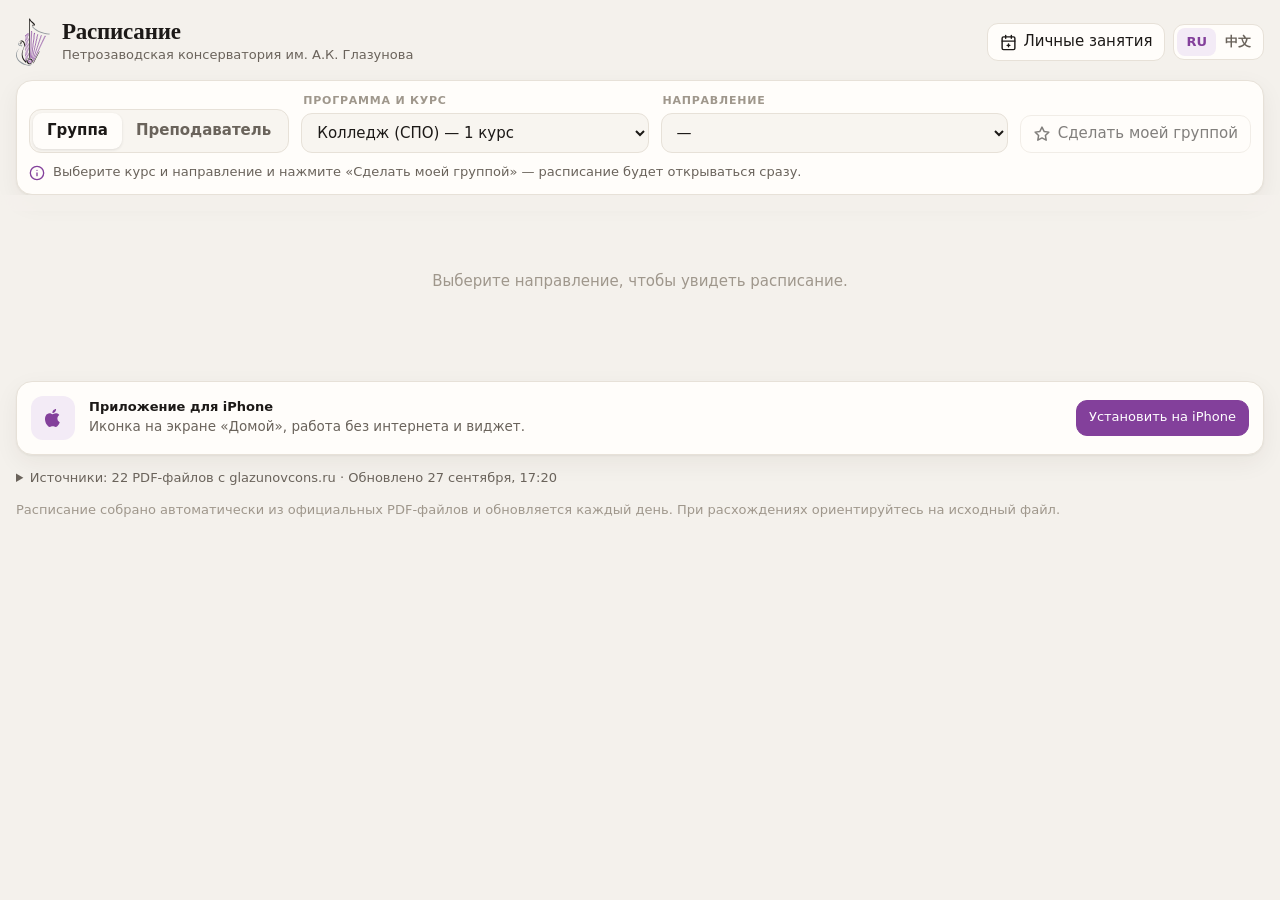
==== commit 86f6fdca: "Светлая тема: фиолетовый цвет консерватории вместо бордового Акцент #8c2331 → #83409b — под цвет зна" ====
--- a/site/index.html
+++ b/site/index.html
@@ -5,7 +5,8 @@
 <meta name="viewport" content="width=device-width, initial-scale=1, viewport-fit=cover">
 <title>Расписание консерватории</title>
 <meta name="description" content="Расписание занятий Петрозаводской государственной консерватории им. А.К. Глазунова по группам и преподавателям">
-<meta name="theme-color" content="#8c2331">
+<meta name="theme-color" content="#83409b" media="(prefers-color-scheme: light)">
+<meta name="theme-color" content="#8c2331" media="(prefers-color-scheme: dark)">
 <link rel="manifest" href="manifest.webmanifest">
 <link rel="icon" href="icons/favicon.svg" type="image/svg+xml">
 <link rel="apple-touch-icon" href="icons/apple-touch-icon.png">
--- a/site/app.css
+++ b/site/app.css
@@ -7,11 +7,11 @@
   --faint: #9f978c;
   --line: #e7e1d8;
   --line-strong: #d8d0c4;
-  --accent: #8c2331;
-  --accent-hover: #741c28;
+  --accent: #83409b;
+  --accent-hover: #6d3581;
   --accent-ink: #ffffff;
-  --accent-soft: #f6e8ea;
-  --accent-line: #e6c7cc;
+  --accent-soft: #f3ebf6;
+  --accent-line: #dfcce6;
   --personal: #1d6b74;
   --personal-soft: #e2f0f1;
   --personal-line: #b9dadd;
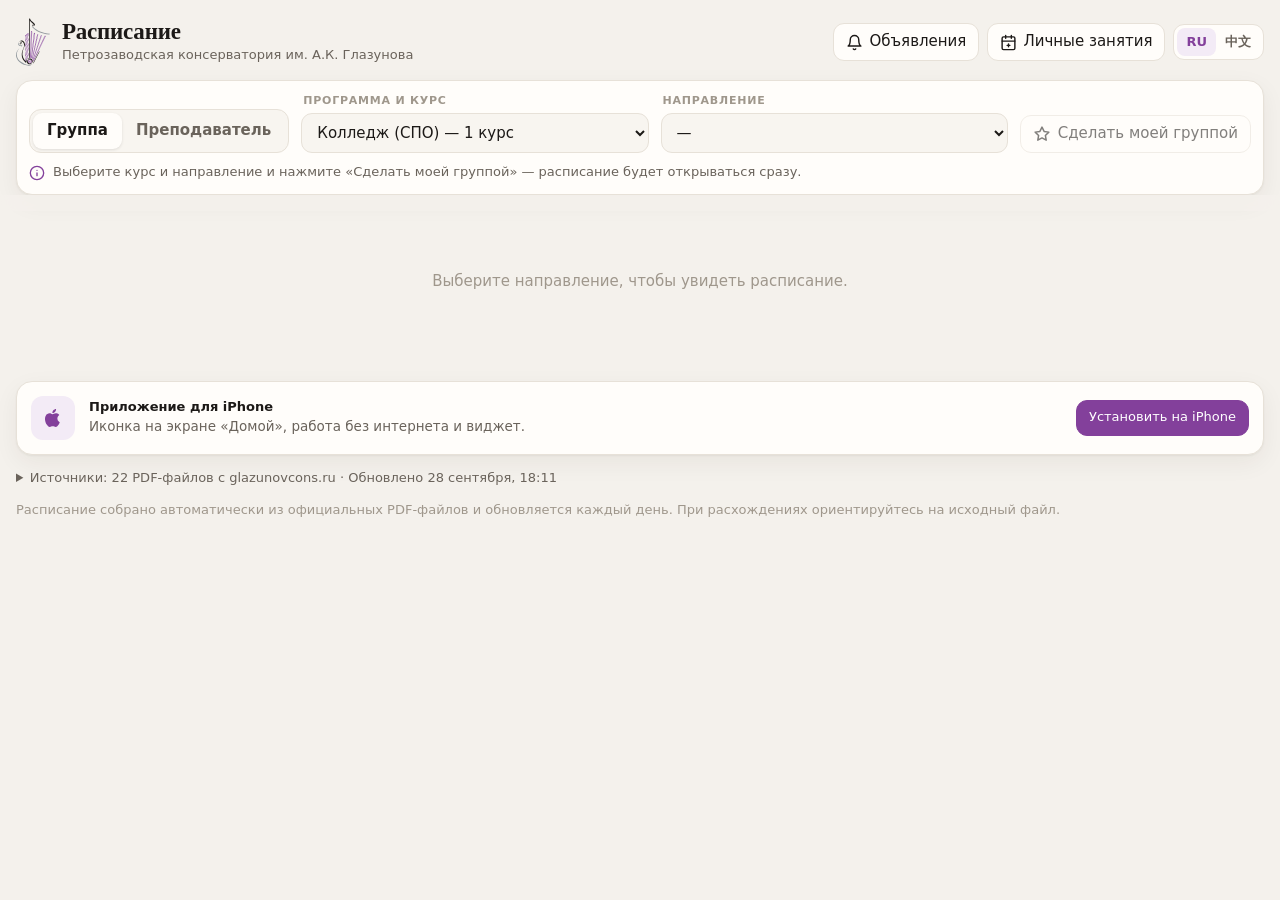
==== commit 834d32c5: "Учебный отдел: изменения в расписании без своего сервера (часть 2) Вместо сервера лента изменений — " ====
--- a/site/index.html
+++ b/site/index.html
@@ -33,6 +33,15 @@
         <svg viewBox="0 0 24 24" fill="none" stroke="currentColor" stroke-width="2" stroke-linecap="round" stroke-linejoin="round"><path d="M21 12a9 9 0 1 1-2.64-6.36"/><path d="M21 3v6h-6"/></svg>
         <span class="lbl" data-t="refresh">Обновить с сайта</span>
       </button>
+      <a class="btn" id="btn-admin" href="admin/" hidden>
+        <svg viewBox="0 0 24 24" fill="none" stroke="currentColor" stroke-width="2" stroke-linecap="round" stroke-linejoin="round"><path d="M12 20h9"/><path d="M16.5 3.5a2.1 2.1 0 0 1 3 3L7 19l-4 1 1-4Z"/></svg>
+        <span class="lbl" data-t="adminLink">Учебный отдел</span>
+      </a>
+      <button class="btn" id="btn-notices" type="button" hidden>
+        <svg viewBox="0 0 24 24" fill="none" stroke="currentColor" stroke-width="2" stroke-linecap="round" stroke-linejoin="round"><path d="M6 8a6 6 0 0 1 12 0c0 7 3 9 3 9H3s3-2 3-9"/><path d="M10.3 21a1.94 1.94 0 0 0 3.4 0"/></svg>
+        <span class="lbl" data-t="notices">Объявления</span>
+        <span class="badge" id="notice-count" hidden></span>
+      </button>
       <button class="btn" id="btn-personal" type="button">
         <svg viewBox="0 0 24 24" fill="none" stroke="currentColor" stroke-width="2" stroke-linecap="round" stroke-linejoin="round"><rect x="3" y="4" width="18" height="18" rx="2"/><path d="M16 2v4M8 2v4M3 10h18M12 14v4M10 16h4"/></svg>
         <span class="lbl" data-t="personalLessons">Личные занятия</span>
@@ -46,6 +55,7 @@
   </header>
 
   <div id="banner"></div>
+  <div id="alerts"></div>
   <section class="controls" id="controls"></section>
   <div id="titlebar"></div>
   <div class="weekbar" id="weekbar"></div>
@@ -56,6 +66,7 @@
 <dialog id="dlg-item"></dialog>
 <dialog id="dlg-edit"></dialog>
 <dialog id="dlg-list"></dialog>
+<dialog id="dlg-notices"></dialog>
 <div class="toast" id="toast" role="status" hidden></div>
 
 <script src="i18n.js"></script>
--- a/site/app.css
+++ b/site/app.css
@@ -19,6 +19,10 @@
   --now-soft: #e3f3e9;
   --par: #946510;
   --par-soft: #f7efdb;
+  --off: #b3261e;
+  --off-soft: #fbe7e4;
+  --add: #1d5fa8;
+  --add-soft: #e4eef9;
   --emblem-violet: #83409b;
   --emblem-gray: #91989d;
   --shadow: 0 1px 2px rgba(45, 32, 20, .05), 0 8px 24px rgba(45, 32, 20, .06);
@@ -34,6 +38,7 @@
     --line: #2d2a27; --line-strong: #3b3733; --accent: #eb97a2; --accent-hover: #f2b0b8; --accent-ink: #1d0c10;
     --accent-soft: #372226; --accent-line: #5a333a; --personal: #74cbd3; --personal-soft: #16302f; --personal-line: #2b5559;
     --now: #74d6a3; --now-soft: #15301f; --par: #e7bf6a; --par-soft: #33291a; --emblem-violet: #b57fcc;
+    --off: #ff8a80; --off-soft: #3a1c1a; --add: #8ab4f8; --add-soft: #172536;
     --shadow: 0 1px 0 rgba(255,255,255,.02); --shadow-lg: 0 12px 48px rgba(0,0,0,.6); color-scheme: dark;
   }
 }
@@ -42,6 +47,7 @@
   --line: #2d2a27; --line-strong: #3b3733; --accent: #eb97a2; --accent-hover: #f2b0b8; --accent-ink: #1d0c10;
   --accent-soft: #372226; --accent-line: #5a333a; --personal: #74cbd3; --personal-soft: #16302f; --personal-line: #2b5559;
   --now: #74d6a3; --now-soft: #15301f; --par: #e7bf6a; --par-soft: #33291a; --emblem-violet: #b57fcc;
+    --off: #ff8a80; --off-soft: #3a1c1a; --add: #8ab4f8; --add-soft: #172536;
   --shadow: 0 1px 0 rgba(255,255,255,.02); --shadow-lg: 0 12px 48px rgba(0,0,0,.6); color-scheme: dark;
 }
 html[lang="zh"] { --serif: "Songti SC", "Noto Serif SC", "SimSun", serif; }
@@ -70,6 +76,8 @@
 
 .btn { display: inline-flex; align-items: center; justify-content: center; gap: 6px; border: 1px solid var(--line); background: var(--surface); border-radius: 11px; padding: 7px 12px; white-space: nowrap; min-height: 36px; }
 .btn:hover { background: var(--surface-2); border-color: var(--line-strong); }
+a.btn { text-decoration: none; color: var(--text); }
+a.btn.primary { color: var(--accent-ink); }
 .btn svg { width: 17px; height: 17px; flex: none; }
 .btn.primary { background: var(--accent); border-color: var(--accent); color: var(--accent-ink); }
 .btn.primary:hover { background: var(--accent-hover); }
@@ -174,6 +182,25 @@
 .tag.now { background: var(--now); color: var(--bg); }
 .tag.par { background: var(--par-soft); color: var(--par); }
 .tag.personal { background: var(--personal); color: var(--bg); }
+.tag.off { background: var(--off-soft); color: var(--off); }
+.tag.chg { background: var(--par-soft); color: var(--par); }
+.tag.add { background: var(--add-soft); color: var(--add); }
+
+/* ---------- изменения учебного отдела */
+.card.cs-off { border-left-color: var(--off); background: var(--surface); }
+.card.cs-off .c-title, .card.cs-off .c-time, .ev.cs-off .ev-title, .ev.cs-off .ev-time b { text-decoration: line-through; text-decoration-color: color-mix(in srgb, var(--off) 70%, transparent); color: var(--muted); }
+.card.cs-chg { border-left-color: var(--par); }
+.card.cs-add { border-left-color: var(--add); }
+.card .c-chg { font-size: 12.5px; line-height: 1.3; color: var(--text); font-weight: 600; }
+.ev-chg { margin-top: 3px; font-size: 13.5px; font-weight: 600; }
+.ev.cs-off .ev-rail::before { border-color: var(--off); }
+.ev.cs-chg .ev-rail::before { border-color: var(--par); }
+.ev.cs-add .ev-rail::before { border-color: var(--add); }
+.chg-box { display: grid; gap: 3px; margin: 8px 0 4px; padding: 10px 12px; border-radius: 12px; background: var(--par-soft); font-size: 14px; }
+.chg-box.off { background: var(--off-soft); }
+.chg-box.add { background: var(--add-soft); }
+.chg-box .link { display: inline-flex; align-items: center; gap: 6px; margin-top: 4px; font-weight: 600; }
+.chg-box .link svg { width: 15px; height: 15px; }
 
 /* ---------- лента (телефон) */
 .feed { display: flex; flex-direction: column; gap: 18px; margin-top: 8px; }
@@ -238,6 +265,33 @@
 .appcard span { color: var(--muted); font-size: 13.5px; }
 .appcard .grow { flex: 1; min-width: 0; }
 
+/* ---------- объявления */
+#alerts:empty { display: none; }
+.alert { display: flex; align-items: flex-start; gap: 12px; margin-bottom: 12px; background: var(--surface); border: 1px solid var(--line); border-left: 4px solid var(--off); border-radius: var(--radius); padding: 10px 8px 10px 12px; box-shadow: var(--shadow); }
+.alert .ph { width: 34px; height: 34px; border-radius: 10px; background: var(--off-soft); color: var(--off); display: grid; place-items: center; flex: none; }
+.alert .ph svg { width: 19px; height: 19px; }
+.alert .grow { flex: 1; min-width: 0; border: 0; background: none; padding: 0; text-align: left; display: grid; gap: 1px; }
+.alert b { font-weight: 650; }
+.alert .grow span { color: var(--text); font-size: 14px; white-space: pre-line; display: -webkit-box; -webkit-line-clamp: 3; -webkit-box-orient: vertical; overflow: hidden; }
+.alert small { color: var(--faint); font-size: 12.5px; }
+#btn-notices { position: relative; }
+.nlist { list-style: none; margin: 0; padding: 0; display: grid; gap: 10px; }
+.nlist li { border: 1px solid var(--line); border-radius: 14px; padding: 11px 13px; background: var(--surface-2); scroll-margin: 12px; }
+.nlist li.focus { border-color: var(--accent-line); box-shadow: 0 0 0 2px var(--accent-soft); }
+.nlist .n-head { display: flex; justify-content: space-between; align-items: baseline; gap: 10px; }
+.nlist .n-head b { font-weight: 650; }
+.nlist time { color: var(--faint); font-size: 12.5px; white-space: nowrap; }
+.nlist p { margin: 4px 0 6px; white-space: pre-line; font-size: 14.5px; }
+.nlist .n-foot { display: flex; justify-content: space-between; gap: 10px; flex-wrap: wrap; font-size: 13px; color: var(--faint); }
+.push-box { display: flex; align-items: center; gap: 12px; margin-bottom: 14px; padding: 10px 12px; border-radius: 14px; background: var(--surface-2); border: 1px solid var(--line); }
+.push-box.on { background: var(--now-soft); border-color: transparent; }
+.push-box .ph { width: 34px; height: 34px; border-radius: 10px; background: var(--accent-soft); color: var(--accent); display: grid; place-items: center; flex: none; }
+.push-box.on .ph { background: var(--now); color: var(--bg); }
+.push-box .ph svg { width: 18px; height: 18px; }
+.push-box .grow { flex: 1; min-width: 0; }
+.push-box b { display: block; font-weight: 650; }
+.push-box span { display: block; color: var(--muted); font-size: 13.5px; }
+
 /* ---------- диалоги */
 dialog { border: 0; padding: 0; border-radius: 20px; background: var(--surface); color: var(--text); box-shadow: var(--shadow-lg); width: min(520px, calc(100% - 24px)); max-height: calc(100% - 24px); }
 dialog::backdrop { background: rgba(20, 14, 10, .45); backdrop-filter: blur(2px); }
@@ -310,6 +364,8 @@
   .dlg-foot .left .btn { flex: 1; }
   .dlg-foot > .btn { flex: 1; }
   .appcard { flex-wrap: wrap; }
+  .push-box { flex-wrap: wrap; }
+  .push-box .btn { width: 100%; }
   .appcard .grow { flex: 1 1 200px; }
   .appcard .ac-btns { width: 100%; }
   .appcard .ac-btns .btn { flex: 1; }
@@ -318,7 +374,7 @@
 
 @media print {
   body { background: #fff; }
-  .top .actions, .controls, .weekbar .wb-main button, .foot, .toast, .wk .add { display: none !important; }
+  .top .actions, .controls, .weekbar .wb-main button, .foot, .toast, .wk .add, #alerts, #banner { display: none !important; }
   .weekbar { position: static; }
   .wk { box-shadow: none; }
 }
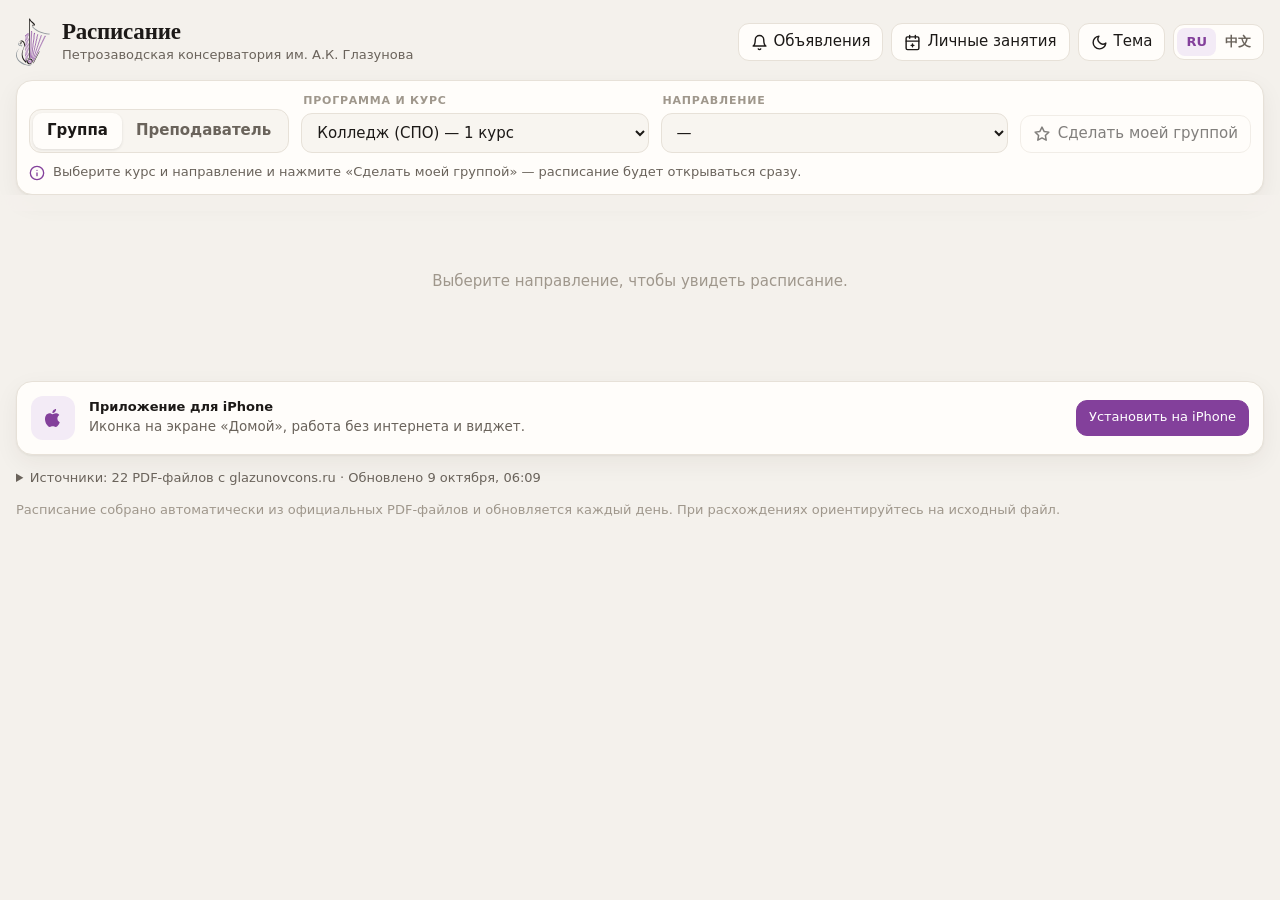
==== commit 217605f1: "Переключатель светлой/тёмной темы в шапке Рядом с выбором языка — иконка солнца/луны. По умолчанию с" ====
--- a/site/index.html
+++ b/site/index.html
@@ -47,6 +47,11 @@
         <span class="lbl" data-t="personalLessons">Личные занятия</span>
         <span class="badge" id="personal-count" hidden></span>
       </button>
+      <button class="btn" id="btn-theme" type="button">
+        <svg class="ico-sun" viewBox="0 0 24 24" fill="none" stroke="currentColor" stroke-width="2" stroke-linecap="round" stroke-linejoin="round"><circle cx="12" cy="12" r="5"/><path d="M12 1v2M12 21v2M4.2 4.2l1.4 1.4M18.4 18.4l1.4 1.4M1 12h2M21 12h2M4.2 19.8l1.4-1.4M18.4 5.6l1.4-1.4"/></svg>
+        <svg class="ico-moon" viewBox="0 0 24 24" fill="none" stroke="currentColor" stroke-width="2" stroke-linecap="round" stroke-linejoin="round"><path d="M21 12.79A9 9 0 1 1 11.21 3 7 7 0 0 0 21 12.79Z"/></svg>
+        <span class="lbl" data-t="theme">Тема</span>
+      </button>
       <div class="langs" role="group" aria-label="Язык / 语言">
         <button type="button" data-lang="ru" aria-pressed="true">RU</button>
         <button type="button" data-lang="zh" aria-pressed="false">中文</button>
--- a/site/app.css
+++ b/site/app.css
@@ -87,6 +87,13 @@
 :root[data-theme="dark"] .btn.danger { color: #ff8a80; }
 @media (prefers-color-scheme: dark) { :root:not([data-theme="light"]) .btn.danger { color: #ff8a80; } }
 .btn:disabled { opacity: .55; cursor: progress; }
+#btn-theme .ico-sun { display: none; }
+:root[data-theme="dark"] #btn-theme .ico-sun { display: block; }
+:root[data-theme="dark"] #btn-theme .ico-moon { display: none; }
+@media (prefers-color-scheme: dark) {
+  :root:not([data-theme="light"]) #btn-theme .ico-sun { display: block; }
+  :root:not([data-theme="light"]) #btn-theme .ico-moon { display: none; }
+}
 .icon-btn { width: 36px; height: 36px; padding: 0; }
 .spin svg { animation: spin 1s linear infinite; }
 @keyframes spin { to { transform: rotate(360deg); } }
